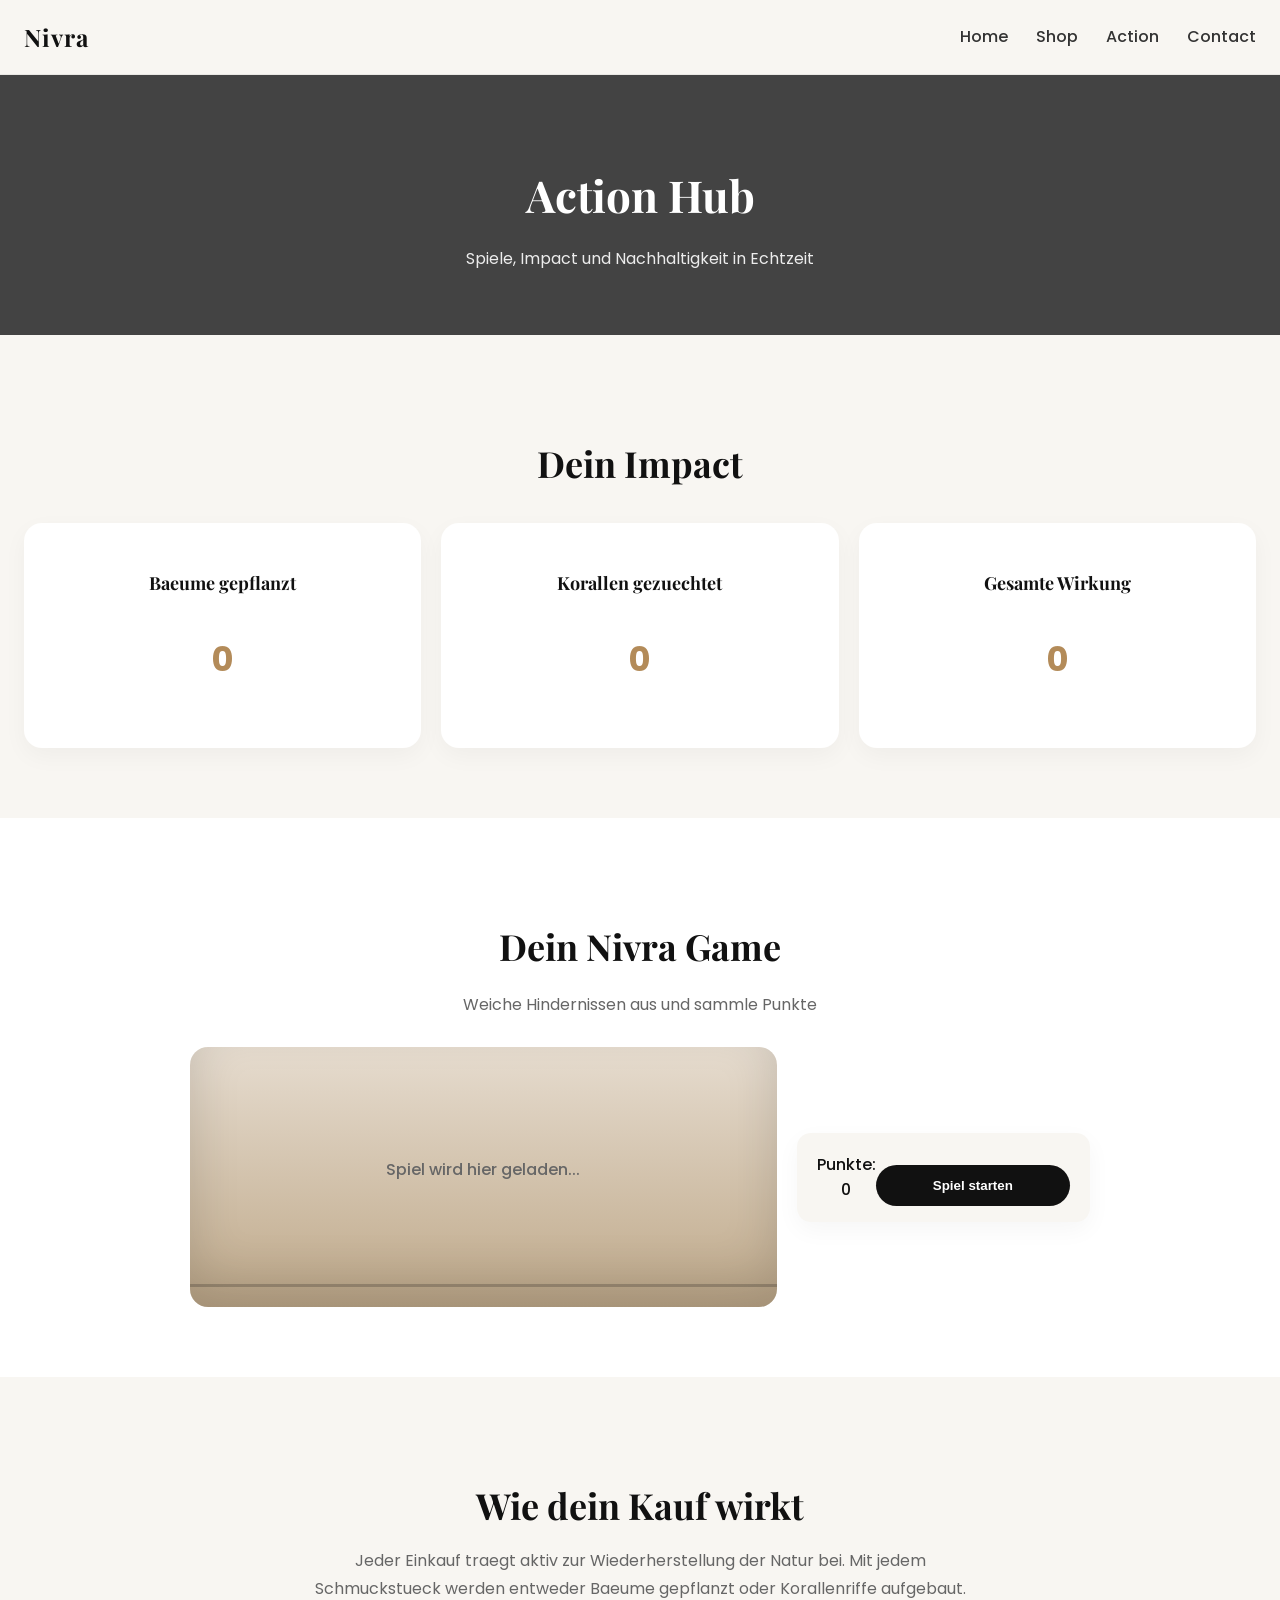
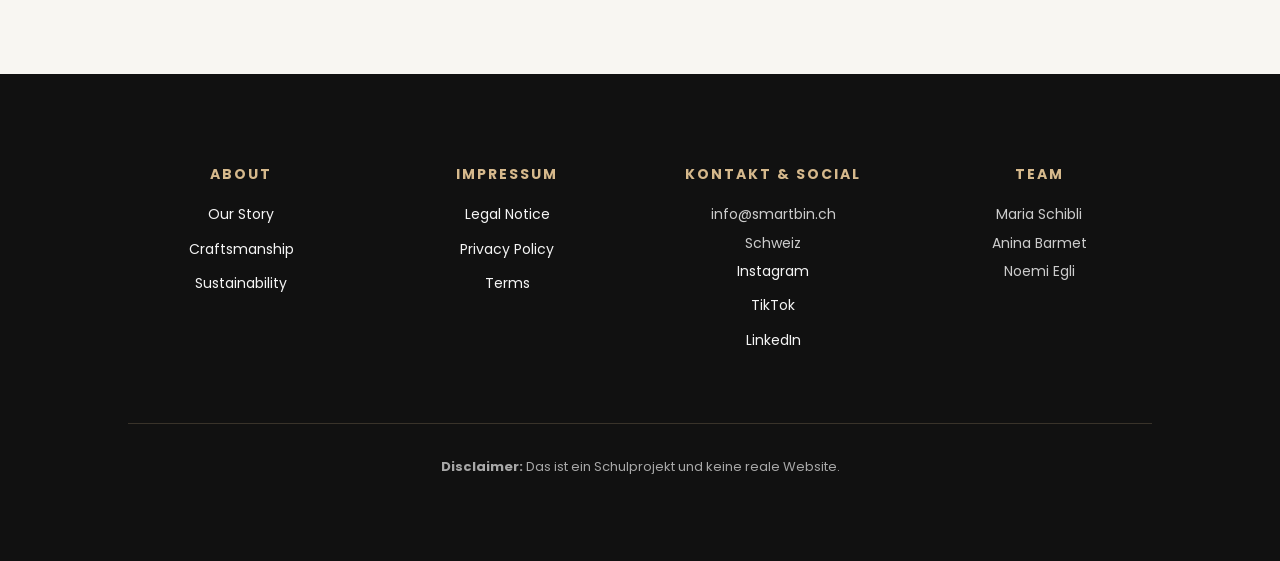
==== action.html @ fa36b4f3 "Update action.html" ====
<!doctype html>
<html lang="de">
  <head>
    <meta charset="UTF-8" />
    <meta name="viewport" content="width=device-width, initial-scale=1.0" />
    <title>Nivra – Action</title>
    <link rel="stylesheet" href="style.css" />

    <link rel="preconnect" href="https://fonts.googleapis.com">
    <link rel="preconnect" href="https://fonts.gstatic.com" crossorigin>
    <link href="https://fonts.googleapis.com/css2?family=Playfair+Display:wght@500;600;700&family=Poppins:wght@300;400;500;600&display=swap" rel="stylesheet">
  </head>

  <body>

    <header class="header">
  <div class="logo">Nivra</div>

  <button class="hamburger" id="hamburger">
    ☰
  </button>

  <nav class="nav" id="nav">
    <a href="index.html">Home</a>
    <a href="shop.html">Shop</a>
    <a href="action.html">Action</a>
    <a href="contact.html">Contact</a>
  </nav>
</header>

    <!-- HERO -->
    <section class="hero-small">
      <div class="hero-content">
        <h1>Action Hub</h1>
        <p>Spiele, Impact und Nachhaltigkeit in Echtzeit</p>
      </div>
    </section>

    <!-- IMPACT TRACKER -->
    <section class="impact">
      <h2>Dein Impact</h2>

      <div class="impact-grid">

        <div class="impact-card">
          <h3>Baeume gepflanzt</h3>
          <p class="impact-number" id="treeCount">0</p>
        </div>

        <div class="impact-card">
          <h3>Korallen gezuechtet</h3>
          <p class="impact-number" id="coralCount">0</p>
        </div>

        <div class="impact-card">
          <h3>Gesamte Wirkung</h3>
          <p class="impact-number" id="totalImpact">0</p>
        </div>

      </div>
    </section>

    <!-- DINO GAME -->
    <section class="game">
      <h2>Dein Nivra Game</h2>
      <p>Weiche Hindernissen aus und sammle Punkte</p>
      
<div class="game-container">
  <div id="gameArea" class="game-area">
    <p class="game-placeholder">Spiel wird hier geladen...</p>
  </div>
  <div class="game-info">
    <p>Punkte: <span id="score">0</span></p>
    <button class="btn-dark" id="startGame">Spiel starten</button>
  </div>
</div>
    </section>

    <!-- INFO SECTION -->
    <section class="action-info">
      <h2>Wie dein Kauf wirkt</h2>
      <p>
        Jeder Einkauf traegt aktiv zur Wiederherstellung der Natur bei.
        Mit jedem Schmuckstueck werden entweder Baeume gepflanzt oder Korallenriffe aufgebaut.
      </p>
    </section>

    <!-- FOOTER -->
<footer class="footer">

  <div class="footer-col">
    <h4>About</h4>
    <a href="#">Our Story</a>
    <a href="#">Craftsmanship</a>
    <a href="#">Sustainability</a>
  </div>

  <div class="footer-col">
    <h4>Impressum</h4>
    <a href="#">Legal Notice</a>
    <a href="#">Privacy Policy</a>
    <a href="#">Terms</a>
  </div>

  <div class="footer-col">
    <h4>Kontakt & Social</h4>
    <p>info@smartbin.ch</p>
    <p>Schweiz</p>
    <a href="#">Instagram</a>
    <a href="#">TikTok</a>
    <a href="#">LinkedIn</a>
  </div>

  <div class="footer-col">
    <h4>Team</h4>
    <p>Maria Schibli</p>
    <p>Anina Barmet</p>
    <p>Noemi Egli</p>
  </div>

  <div class="footer-bottom">
    <p><strong>Disclaimer:</strong> Das ist ein Schulprojekt und keine reale Website.</p>
  </div>

</footer>

    <script src="script.js"></script>
  </body>
</html>
---- style.css ----
body {
  margin: 0;
  font-family: "Poppins", sans-serif;
  color: #1a1a1a;
  background: #f8f6f2;
  line-height: 1.6;
}


/* HEADER & NAVIGATION, Logo, Menü und mobiler Hamburger */

.header {
  display: flex;
  justify-content: space-between;
  align-items: center;
  padding: 18px 24px;
  border-bottom: 1px solid rgba(0, 0, 0, 0.06);
  background: #f8f6f2;
  position: sticky; /* Header bleibt beim Scrollen oben */
  top: 0;
  z-index: 100;
}

.logo {
  font-size: 24px;
  font-weight: 700;
  letter-spacing: 1px;
  color: #111;
  font-family: "Playfair Display", serif;
}

.nav a {
  margin-left: 24px;
  text-decoration: none;
  color: #333;
  font-weight: 500;
  transition: color 0.3s ease;
}

.nav a:hover {
  color: #b38b59;
}

.hamburger {
  display: none; /* Wird erst auf kleinen Bildschirmen angezeigt */
  font-size: 28px;
  background: none;
  border: none;
  cursor: pointer;
}


/* HERO STARTSEITE, Grosser Startbereich auf index.html */

.hero {
  height: 420px;
  background: linear-gradient(
      rgba(0, 0, 0, 0.45),
      rgba(0, 0, 0, 0.45)
    ),
    #7a7a7a;
  display: flex;
  justify-content: center;
  align-items: center;
  text-align: center;
  color: white;
  padding: 0 20px;
}

.hero-content {
  max-width: 700px;
}

.hero h1 {
  font-size: 52px;
  font-family: "Playfair Display", serif;
  font-weight: 600;
  margin-bottom: 12px;
}

.hero p {
  font-size: 18px;
  opacity: 0.92;
}


/* KLEINER HERO, für Unterseiten wie Contact und Action
 */

.hero-small {
  height: 260px;
  background: linear-gradient(
      rgba(0, 0, 0, 0.45),
      rgba(0, 0, 0, 0.45)
    ),
    #7a7a7a;
  display: flex;
  justify-content: center;
  align-items: center;
  text-align: center;
  color: white;
  padding: 0 20px;
}

.hero-small h1 {
  font-size: 44px;
  font-family: "Playfair Display", serif;
  margin-bottom: 10px;
}

.hero-small p {
  font-size: 16px;
  opacity: 0.9;
}


/* BUTTONS - Wiederverwendbare Button-Styles */

.btn-primary {
  margin-top: 22px;
  padding: 14px 34px;
  border: none;
  background: #b38b59;
  color: white;
  border-radius: 999px;
  cursor: pointer;
  font-weight: 600;
  transition: all 0.3s ease;
}

.btn-primary:hover {
  background: #9c7445;
  transform: translateY(-2px);
}

.btn-dark {
  margin-top: 16px;
  width: 100%;
  padding: 13px;
  background: #111;
  color: white;
  border: none;
  border-radius: 999px;
  cursor: pointer;
  font-weight: 600;
  transition: all 0.3s ease;
}

.btn-dark:hover {
  background: #b38b59;
}


/*  FEATURES Karten auf der Startseite*/

.features {
  padding: 70px 24px;
  display: grid;
  grid-template-columns: repeat(auto-fit, minmax(230px, 1fr)); /* Automatisch responsive */
  gap: 20px;
}

.feature-card {
  background: white;
  padding: 28px;
  border-radius: 18px;
  box-shadow: 0 8px 24px rgba(0, 0, 0, 0.04);
  transition: transform 0.3s ease;
}

.feature-card:hover {
  transform: translateY(-4px);
}

.feature-card h3 {
  font-family: "Playfair Display", serif;
  margin-bottom: 12px;
  color: #111;
}

.feature-card p {
  color: #666;
}


/* PRODUCTS - Produktbereich auf Startseite und Shop */

.products {
  padding: 70px 24px;
  padding-top: 40px; /* Ursprüngliche Shop-Erweiterung bleibt erhalten */
}

.section-header {
  display: flex;
  justify-content: space-between;
  align-items: baseline;
}

.section-header h2 {
  font-family: "Playfair Display", serif;
  font-size: 36px;
  color: #111;
}

.view-all {
  text-decoration: none;
  color: #b38b59;
  font-weight: 600;
  transition: opacity 0.3s ease;
}

.view-all:hover {
  opacity: 0.7;
}

.product-grid {
  margin-top: 28px;
  display: grid;
  grid-template-columns: repeat(auto-fit, minmax(210px, 1fr)); /* Produktkarten passen sich der Breite an */
  gap: 22px;
}

.product-card {
  background: white;
  padding: 20px;
  border-radius: 18px;
  box-shadow: 0 8px 24px rgba(0, 0, 0, 0.04);
  transition: all 0.3s ease;
}

.product-card:hover {
  transform: translateY(-5px);
}

.product-card h4 {
  margin-top: 18px;
  margin-bottom: 8px;
  font-size: 18px;
}

.product-card p {
  color: #666;
}

.product-card .price {
  font-weight: 600;
  color: #111;
  margin-bottom: 6px;
}

.product-card .desc {
  font-size: 13px;
  color: #777;
  margin-bottom: 10px;
  line-height: 1.4;
}

.img-placeholder {
  width: 100%;
  height: 220px;
  background: linear-gradient(135deg, #d9d2c3, #bfa98a);
  border-radius: 14px;
}


/* STORY SECTION Bild/Text-Bereich auf der Startseite */

.story {
  padding: 80px 24px;
  display: grid;
  grid-template-columns: 1fr; /* Auf kleinen Bildschirmen einspaltig */
  gap: 30px;
  align-items: center;
}

.story-img {
  height: 320px;
  background: linear-gradient(135deg, #cbb79d, #9d8669);
  border-radius: 20px;
}

.story-text h5 {
  letter-spacing: 2px;
  font-size: 12px;
  color: #b38b59;
  margin-bottom: 12px;
}

.story-text h2 {
  font-family: "Playfair Display", serif;
  font-size: 42px;
  margin-bottom: 18px;
  color: #111;
}

.story-text p {
  line-height: 1.8;
  color: #555;
}

.learn-more {
  display: inline-block;
  margin-top: 16px;
  text-decoration: none;
  color: #b38b59;
  font-weight: 600;
  transition: opacity 0.3s ease;
}

.learn-more:hover {
  opacity: 0.7;
}


/* CONTACT FORM Kontaktformular und Formularfelder */

.contact {
  padding: 70px 24px;
  padding-top: 40px; /* Ursprünglicher Contact-Feinschliff bleibt erhalten */
  text-align: center;
  background: #f8f6f2;
}

.contact h2 {
  font-family: "Playfair Display", serif;
  font-size: 38px;
  margin-bottom: 10px;
  color: #111;
}

.contact p {
  color: #666;
}

.contact-form {
  margin: 30px auto 0;
  max-width: 420px;
  display: flex;
  flex-direction: column;
  text-align: left;
  background: white;
  padding: 30px;
  border-radius: 18px;
  box-shadow: 0 8px 24px rgba(0, 0, 0, 0.04);
}

.contact-form label {
  margin-bottom: 6px;
  font-weight: 500;
}

.contact-form input,
.contact-form textarea {
  width: 100%;
  padding: 14px;
  border-radius: 12px;
  border: 1px solid #ddd;
  margin-bottom: 16px;
  background: white;
  font-family: inherit;
  transition: border 0.3s ease;
  box-sizing: border-box; /* Padding wird in die Breite eingerechnet */
}

.contact-form input:focus,
.contact-form textarea:focus {
  outline: none;
  border-color: #b38b59;
}


/* FORM VALIDATION - Fehler- und Erfolgszustände für Formularfelder */

.error {
  color: #b00020;
  font-size: 13px;
  margin-top: -10px;
  margin-bottom: 12px;
  display: block;
}

.contact-form input.invalid,
.contact-form textarea.invalid {
  border: 2px solid #b00020;
  background: #fff5f5;
}

.contact-form input.valid,
.contact-form textarea.valid {
  border: 2px solid #3c8c5a;
}


/*  CONTACT INFO - Infokarten auf der Kontaktseite */

.contact-info {
  padding: 60px 24px;
  display: grid;
  grid-template-columns: repeat(auto-fit, minmax(220px, 1fr)); /* Karten werden automatisch responsive */
  gap: 20px;
  text-align: center;
}

.info-card {
  background: white;
  padding: 28px;
  border-radius: 18px;
  box-shadow: 0 8px 24px rgba(0, 0, 0, 0.04);
  transition: transform 0.3s ease;
}

.info-card:hover {
  transform: translateY(-4px);
}

.info-card h3 {
  font-family: "Playfair Display", serif;
  margin-bottom: 10px;
  color: #111;
}

.info-card p {
  color: #666;
}


/* FAQ - Fragen und Antworten auf der Kontaktseite
*/

.faq {
  padding: 70px 24px;
  background: white;
  text-align: center;
}

.faq h2 {
  font-family: "Playfair Display", serif;
  font-size: 36px;
  margin-bottom: 30px;
  color: #111;
}

.faq-item {
  max-width: 700px;
  margin: 0 auto 18px;
  background: #f8f6f2;
  padding: 18px 22px;
  border-radius: 14px;
  text-align: left;
  transition: transform 0.3s ease;
}

.faq-item:hover {
  transform: translateY(-3px);
}

.faq-item h4 {
  margin-bottom: 6px;
  font-family: "Poppins", sans-serif;
  font-weight: 600;
  color: #111;
}

.faq-item p {
  color: #666;
  margin: 0;
}


/*  SHOP HERO Titelbereich der Shop-Seite */

.shop-hero {
  padding: 80px 24px 40px;
  text-align: center;
  background: #f8f6f2;
}

.shop-hero h1 {
  font-family: "Playfair Display", serif;
  font-size: 44px;
  margin-bottom: 10px;
  color: #111;
}

.shop-hero p {
  color: #666;
  font-size: 16px;
}


/* SHOP FILTER  Filterbuttons auf der Shop-Seite */

.shop-filter {
  padding: 20px 24px 40px;
  display: flex;
  flex-wrap: wrap; /* Buttons springen auf die nächste Zeile, wenn wenig Platz ist */
  justify-content: center;
  gap: 12px;
}

.filter-btn {
  padding: 10px 18px;
  border: 1px solid #ddd;
  background: white;
  border-radius: 999px;
  cursor: pointer;
  font-family: "Poppins", sans-serif;
  font-weight: 500;
  transition: all 0.3s ease;
}

.filter-btn:hover {
  background: #b38b59;
  color: white;
  border-color: #b38b59;
}


/* SHOP INFO BOXEn - Nachhaltigkeit, Impact und Handmade
 */

.shop-info {
  padding: 70px 24px;
  display: grid;
  grid-template-columns: repeat(auto-fit, minmax(220px, 1fr)); /* Responsive Boxen */
  gap: 20px;
  text-align: center;
}

.info-box {
  background: white;
  padding: 28px;
  border-radius: 18px;
  box-shadow: 0 8px 24px rgba(0, 0, 0, 0.04);
  transition: transform 0.3s ease;
}

.info-box:hover {
  transform: translateY(-4px);
}

.info-box h3 {
  font-family: "Poppins", sans-serif;
  margin-bottom: 10px;
  color: #111;
}

.info-box p {
  color: #666;
}


/* ACTION PAGE Impact-Anzeige */

.impact {
  padding: 70px 24px;
  text-align: center;
  background: #f8f6f2;
}

.impact h2 {
  font-family: "Playfair Display", serif;
  font-size: 36px;
  margin-bottom: 30px;
  color: #111;
}

.impact-grid {
  display: grid;
  grid-template-columns: repeat(auto-fit, minmax(220px, 1fr)); /* Impact-Karten responsive */
  gap: 20px;
}

.impact-card {
  background: white;
  padding: 28px;
  border-radius: 18px;
  box-shadow: 0 8px 24px rgba(0, 0, 0, 0.04);
  transition: transform 0.3s ease;
}

.impact-card:hover {
  transform: translateY(-4px);
}

.impact-card h3 {
  font-family: "Playfair Display", serif;
  font-size: 18px;
  margin-bottom: 10px;
  color: #111;
}

.impact-number {
  font-size: 34px;
  font-weight: 700;
  color: #b38b59;
}


/* GAME SECTION Spielfläche und Punkteanzeige */

.game {
  padding: 70px 24px;
  text-align: center;
  background: white;
}

.game h2 {
  font-family: "Playfair Display", serif;
  font-size: 36px;
  margin-bottom: 10px;
  color: #111;
}

.game p {
  color: #666;
  margin-bottom: 30px;
}

.game-container {
  display: grid;
  grid-template-columns: 1fr; /* Standard: einspaltig */
  gap: 20px;
  max-width: 900px;
  margin: 0 auto;
}

.game-area {
  position: relative; /* Wichtig: Dino und Hindernisse werden darin absolut positioniert */
  height: 260px;
  background: linear-gradient(to top, #bfa98a, #e6dccf);
  border-radius: 18px;
  overflow: hidden;
  display: flex;
  align-items: center;
  justify-content: center;
  box-shadow: inset 0 -25px 50px rgba(0, 0, 0, 0.15);
}

/* Bodenlinie im Spiel */
.game-area::after {
  content: "";
  position: absolute;
  bottom: 20px;
  left: 0;
  width: 100%;
  height: 3px;
  background: rgba(0, 0, 0, 0.2);
}

.game-placeholder {
  color: rgba(0, 0, 0, 0.5);
  font-weight: 500;
}

/* Dino wird per JavaScript erstellt */
.dino {
  position: absolute;
  bottom: 20px;
  left: 40px;
  font-size: 38px;
  transition: transform 0.08s linear;
  filter: drop-shadow(0 4px 6px rgba(0, 0, 0, 0.2));
}

/* Hindernisse werden per JavaScript erstellt */
.obstacle {
  position: absolute;
  bottom: 20px;
  font-size: 30px;
  filter: drop-shadow(0 4px 6px rgba(0, 0, 0, 0.15));
}

.game-info {
  display: flex;
  justify-content: space-between;
  align-items: center;
  background: #f8f6f2;
  padding: 16px 20px;
  border-radius: 14px;
  box-shadow: 0 8px 24px rgba(0, 0, 0, 0.04);
  backdrop-filter: blur(6px);
}

.game-info p {
  margin: 0;
  color: #111;
  font-weight: 500;
}


/*  ACTION INFO  Erklärung unter dem Game */

.action-info {
  padding: 70px 24px;
  text-align: center;
  background: #f8f6f2;
}

.action-info h2 {
  font-family: "Playfair Display", serif;
  font-size: 36px;
  margin-bottom: 12px;
  color: #111;
}

.action-info p {
  max-width: 700px;
  margin: 0 auto;
  color: #666;
  line-height: 1.8;
}


/*  THANK YOU PAGE  Danke-Seite nach Kontaktformular */

.thankyou-page {
  min-height: 100vh;
  display: flex;
  justify-content: center;
  align-items: center; /* Box wird vertikal und horizontal zentriert */
  background: #f8f6f2;
  padding: 20px;
}

.thankyou-box {
  background: white;
  padding: 50px;
  border-radius: 20px;
  text-align: center;
  max-width: 500px;
  box-shadow: 0 8px 24px rgba(0, 0, 0, 0.08);
}

.thankyou-box h1 {
  font-family: "Playfair Display", serif;
  font-size: 48px;
  margin-bottom: 15px;
  color: #111;
}

.thankyou-box p {
  color: #666;
  margin-bottom: 30px;
}


/*   FOOTER  Unterer Bereich der Website  */

/* FOOTER */

.footer {
  background: #111111;
  color: #f5f5f5;
  padding: 70px 10%;
  display: grid;
  grid-template-columns: repeat(4, 1fr);
  gap: 40px;
}

.footer-col {
  text-align: center;
}

.footer-col h4 {
  font-size: 14px;
  letter-spacing: 2px;
  text-transform: uppercase;
  margin-bottom: 18px;
  color: #d6b98c;
}

.footer-col a {
  display: block;
  color: #f5f5f5;
  text-decoration: none;
  font-size: 14px;
  margin-bottom: 12px;
  transition: color 0.3s ease;
}

.footer-col a:hover {
  color: #d6b98c;
}

.footer-col p {
  font-size: 14px;
  margin: 6px 0;
  color: #cccccc;
}

.footer-bottom {
  grid-column: 1 / -1;
  border-top: 1px solid rgba(214, 185, 140, 0.2);
  margin-top: 20px;
  padding-top: 20px;
  text-align: center;
  font-size: 13px;
  color: #a8a8a8;
}


/*  RESPONSIVE DESIGN  Anpassungen für grössere und kleinere Bildschirme */

@media (min-width: 900px) {
  .story {
    grid-template-columns: 1fr 1fr; /* Story wird ab 900px zweispaltig */
  }

  .game-container {
    grid-template-columns: 2fr 1fr; /* Game links breiter, Info rechts schmaler */
    align-items: center;
  }
}

@media (max-width: 768px) {
  .hero {
    height: 360px;
  }

  .hero h1 {
    font-size: 38px;
  }

  .hero p {
    font-size: 16px;
  }

  .section-header {
    flex-direction: column;
    gap: 10px;
  }

  .section-header h2,
  .story-text h2,
  .contact h2 {
    font-size: 30px;
  }

  .header {
    position: relative;
  }

  .hamburger {
    display: block;
  }

  .nav {
    display: none;
    position: absolute;
    top: 70px;
    right: 20px;
    background: white;
    flex-direction: column;
    gap: 20px;
    padding: 20px;
    border-radius: 12px;
    box-shadow: 0 8px 20px rgba(0, 0, 0, 0.15);
  }

  .nav.active {
    display: flex; /* Wird durch JavaScript beim Klick auf Hamburger aktiviert */
  }

  .nav a {
    margin-left: 14px;
    font-size: 14px;
  }
}

@media (max-width: 600px) {
  .footer {
    padding: 50px 6%;
    gap: 30px;
    text-align: center;
  }

  .footer-col a:hover {
    transform: none;
  }
}

@media (max-width: 480px) {
  .contact-form {
    max-width: 100%;
    padding: 22px;
  }
}
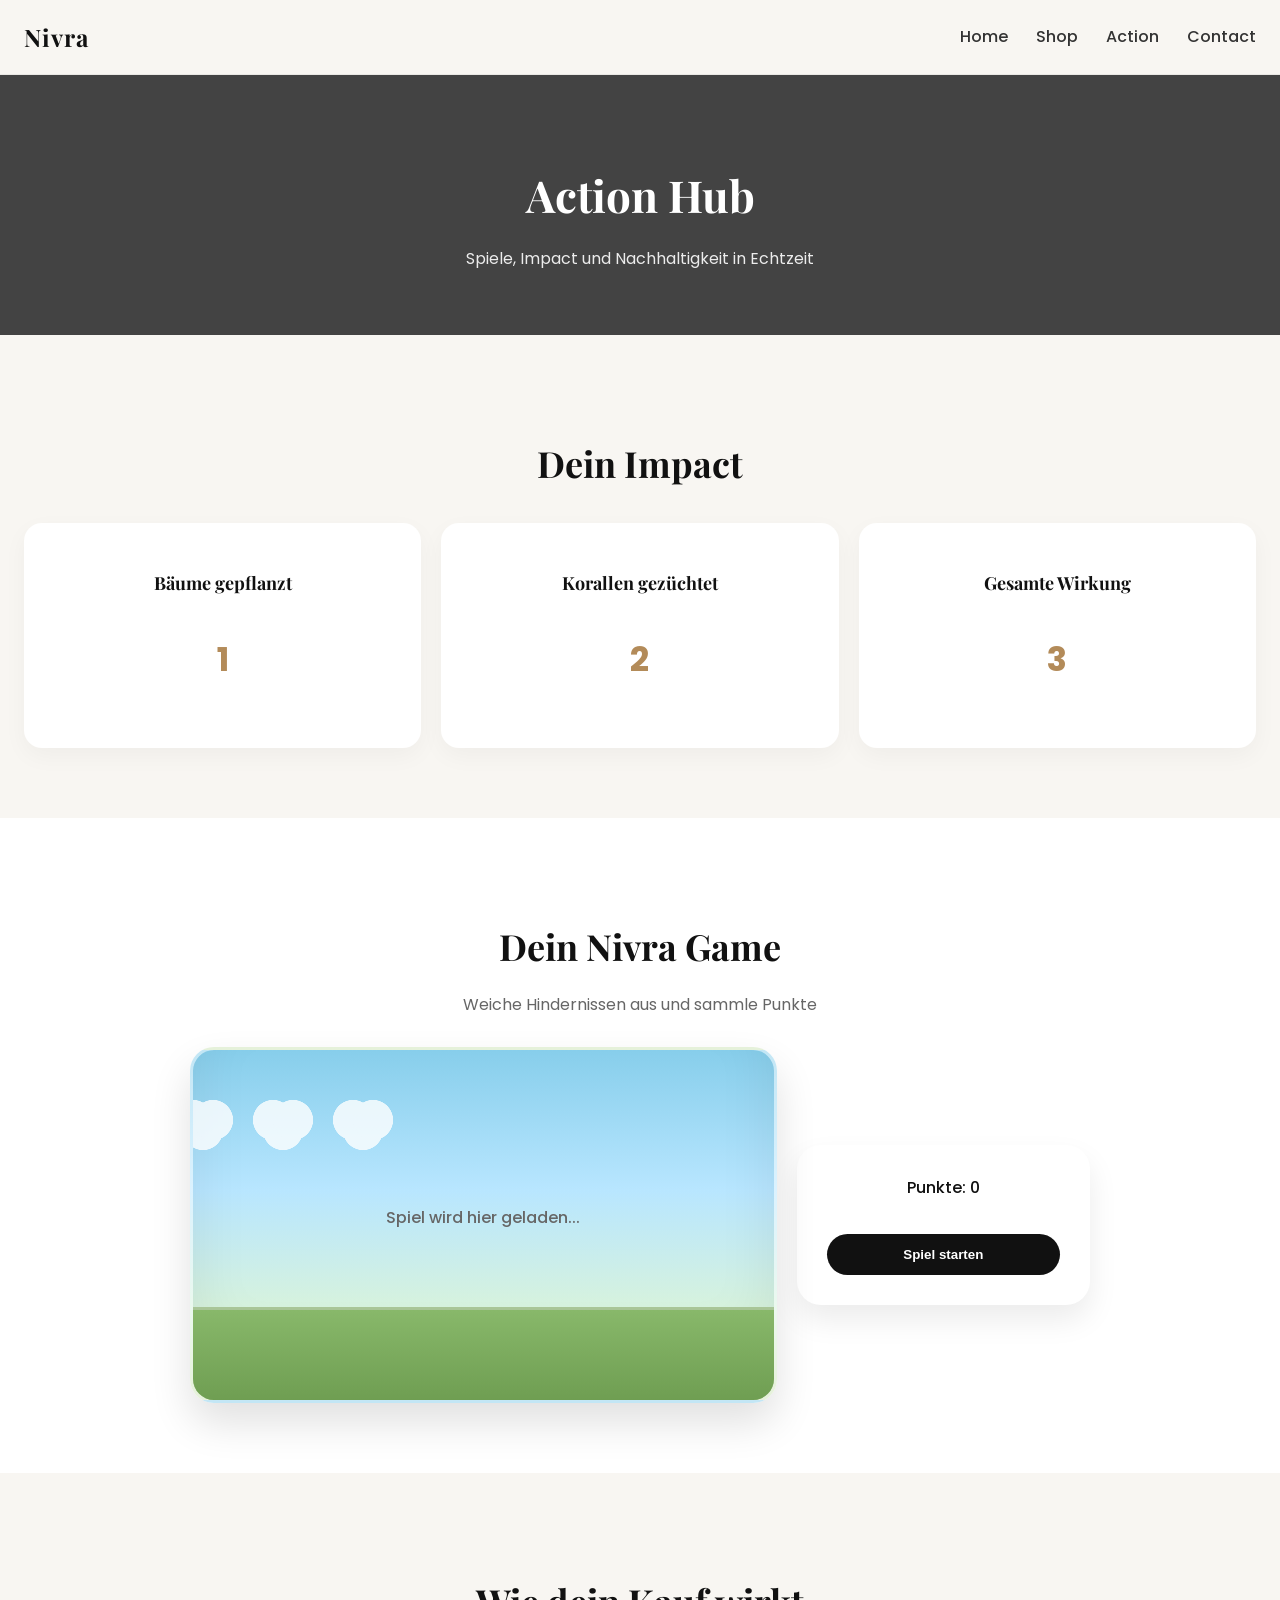
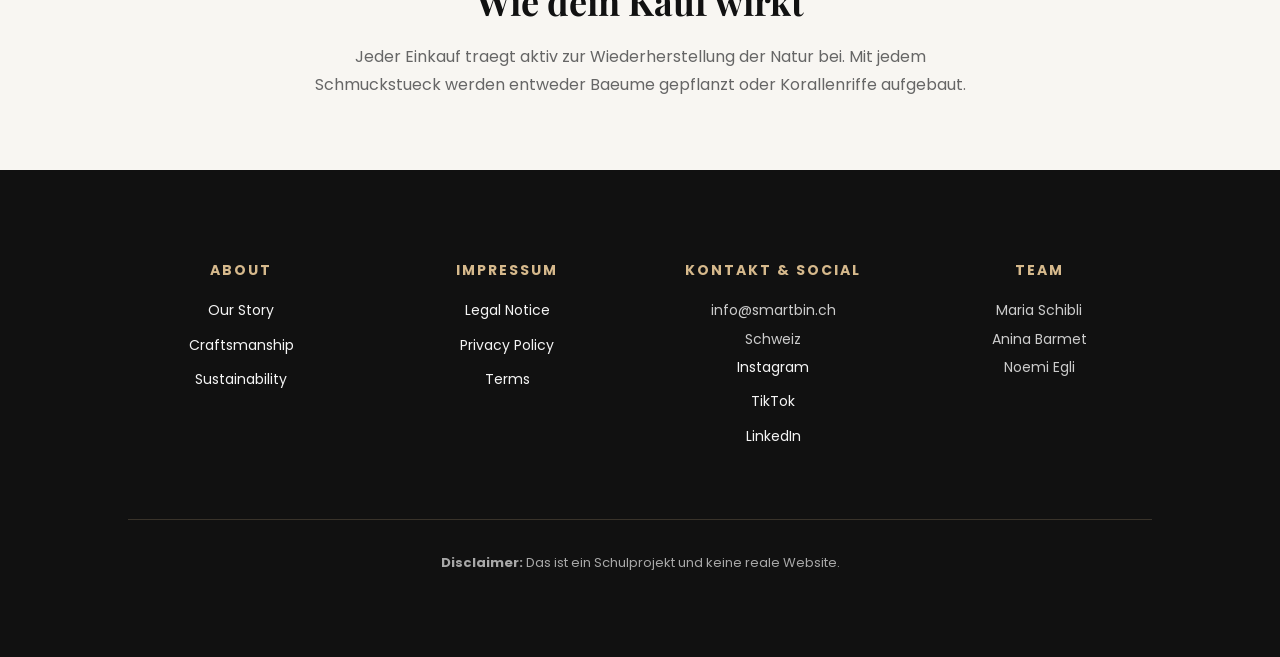
==== commit 46f85d81: "Update action.html" ====
--- a/action.html
+++ b/action.html
@@ -43,18 +43,18 @@
       <div class="impact-grid">
 
         <div class="impact-card">
-          <h3>Baeume gepflanzt</h3>
-          <p class="impact-number" id="treeCount">0</p>
+          <h3>Bäume gepflanzt</h3>
+          <p class="impact-number" id="treeCount">1</p>
         </div>
 
         <div class="impact-card">
-          <h3>Korallen gezuechtet</h3>
-          <p class="impact-number" id="coralCount">0</p>
+          <h3>Korallen gezüchtet</h3>
+          <p class="impact-number" id="coralCount">2</p>
         </div>
 
         <div class="impact-card">
           <h3>Gesamte Wirkung</h3>
-          <p class="impact-number" id="totalImpact">0</p>
+          <p class="impact-number" id="totalImpact">3</p>
         </div>
 
       </div>
--- a/style.css
+++ b/style.css
@@ -54,11 +54,17 @@
 
 .hero {
   height: 420px;
-  background: linear-gradient(
+  background-image:
+    linear-gradient(
       rgba(0, 0, 0, 0.45),
       rgba(0, 0, 0, 0.45)
     ),
-    #7a7a7a;
+    url("alles.png");
+
+  background-size: cover;
+  background-position: center;
+  background-repeat: no-repeat;
+
   display: flex;
   justify-content: center;
   align-items: center;
@@ -625,27 +631,74 @@
   margin: 0 auto;
 }
 
+.game-area::before {
+  content: "";
+
+  position: absolute;
+  top: 30px;
+  left: -100px;
+
+  width: 300px;
+  height: 80px;
+
+  background:
+    radial-gradient(circle, white 35%, transparent 36%),
+    radial-gradient(circle, white 35%, transparent 36%),
+    radial-gradient(circle, white 35%, transparent 36%);
+
+  background-size: 80px 80px;
+  background-position:
+    0 0,
+    70px 10px,
+    140px 0;
+
+  opacity: 0.8;
+} 
+
 .game-area {
-  position: relative; /* Wichtig: Dino und Hindernisse werden darin absolut positioniert */
-  height: 260px;
-  background: linear-gradient(to top, #bfa98a, #e6dccf);
-  border-radius: 18px;
+  position: relative;
+  height: 350px;
   overflow: hidden;
+
+  border-radius: 24px;
+
+  background:
+    linear-gradient(
+      to bottom,
+      #87ceeb 0%,
+      #b8e6ff 40%,
+      #d8f3dc 75%,
+      #cce3b5 100%
+    );
+
   display: flex;
+  justify-content: center;
   align-items: center;
-  justify-content: center;
-  box-shadow: inset 0 -25px 50px rgba(0, 0, 0, 0.15);
-}
-
-/* Bodenlinie im Spiel */
+
+  border: 3px solid rgba(255,255,255,0.5);
+
+  box-shadow:
+    0 20px 40px rgba(0,0,0,0.12),
+    inset 0 -50px 60px rgba(0,0,0,0.08);
+}
+
 .game-area::after {
   content: "";
   position: absolute;
-  bottom: 20px;
   left: 0;
+  bottom: 0;
+
   width: 100%;
-  height: 3px;
-  background: rgba(0, 0, 0, 0.2);
+  height: 90px;
+
+  background:
+    linear-gradient(
+      to top,
+      #6f9e52,
+      #88b86a
+    );
+
+  border-top: 3px solid rgba(255,255,255,0.4);
 }
 
 .game-placeholder {
@@ -656,30 +709,36 @@
 /* Dino wird per JavaScript erstellt */
 .dino {
   position: absolute;
-  bottom: 20px;
-  left: 40px;
-  font-size: 38px;
+  bottom: 85px;
+  left: 60px;
+  font-size: 55px;
+  z-index: 5;
   transition: transform 0.08s linear;
-  filter: drop-shadow(0 4px 6px rgba(0, 0, 0, 0.2));
+  filter:
+    drop-shadow(0 8px 10px rgba(0,0,0,0.25));
 }
 
 /* Hindernisse werden per JavaScript erstellt */
 .obstacle {
   position: absolute;
-  bottom: 20px;
-  font-size: 30px;
-  filter: drop-shadow(0 4px 6px rgba(0, 0, 0, 0.15));
+  bottom: 85px;
+  font-size: 42px;
+  z-index: 5;
+  filter:
+    drop-shadow(0 6px 8px rgba(0,0,0,0.2));
 }
 
 .game-info {
   display: flex;
-  justify-content: space-between;
+  flex-direction: column;
+  gap: 18px;
+  justify-content: center;
   align-items: center;
-  background: #f8f6f2;
-  padding: 16px 20px;
-  border-radius: 14px;
-  box-shadow: 0 8px 24px rgba(0, 0, 0, 0.04);
-  backdrop-filter: blur(6px);
+  background: white;
+  padding: 30px;
+  border-radius: 24px;
+  box-shadow:
+    0 15px 30px rgba(0,0,0,0.08);
 }
 
 .game-info p {
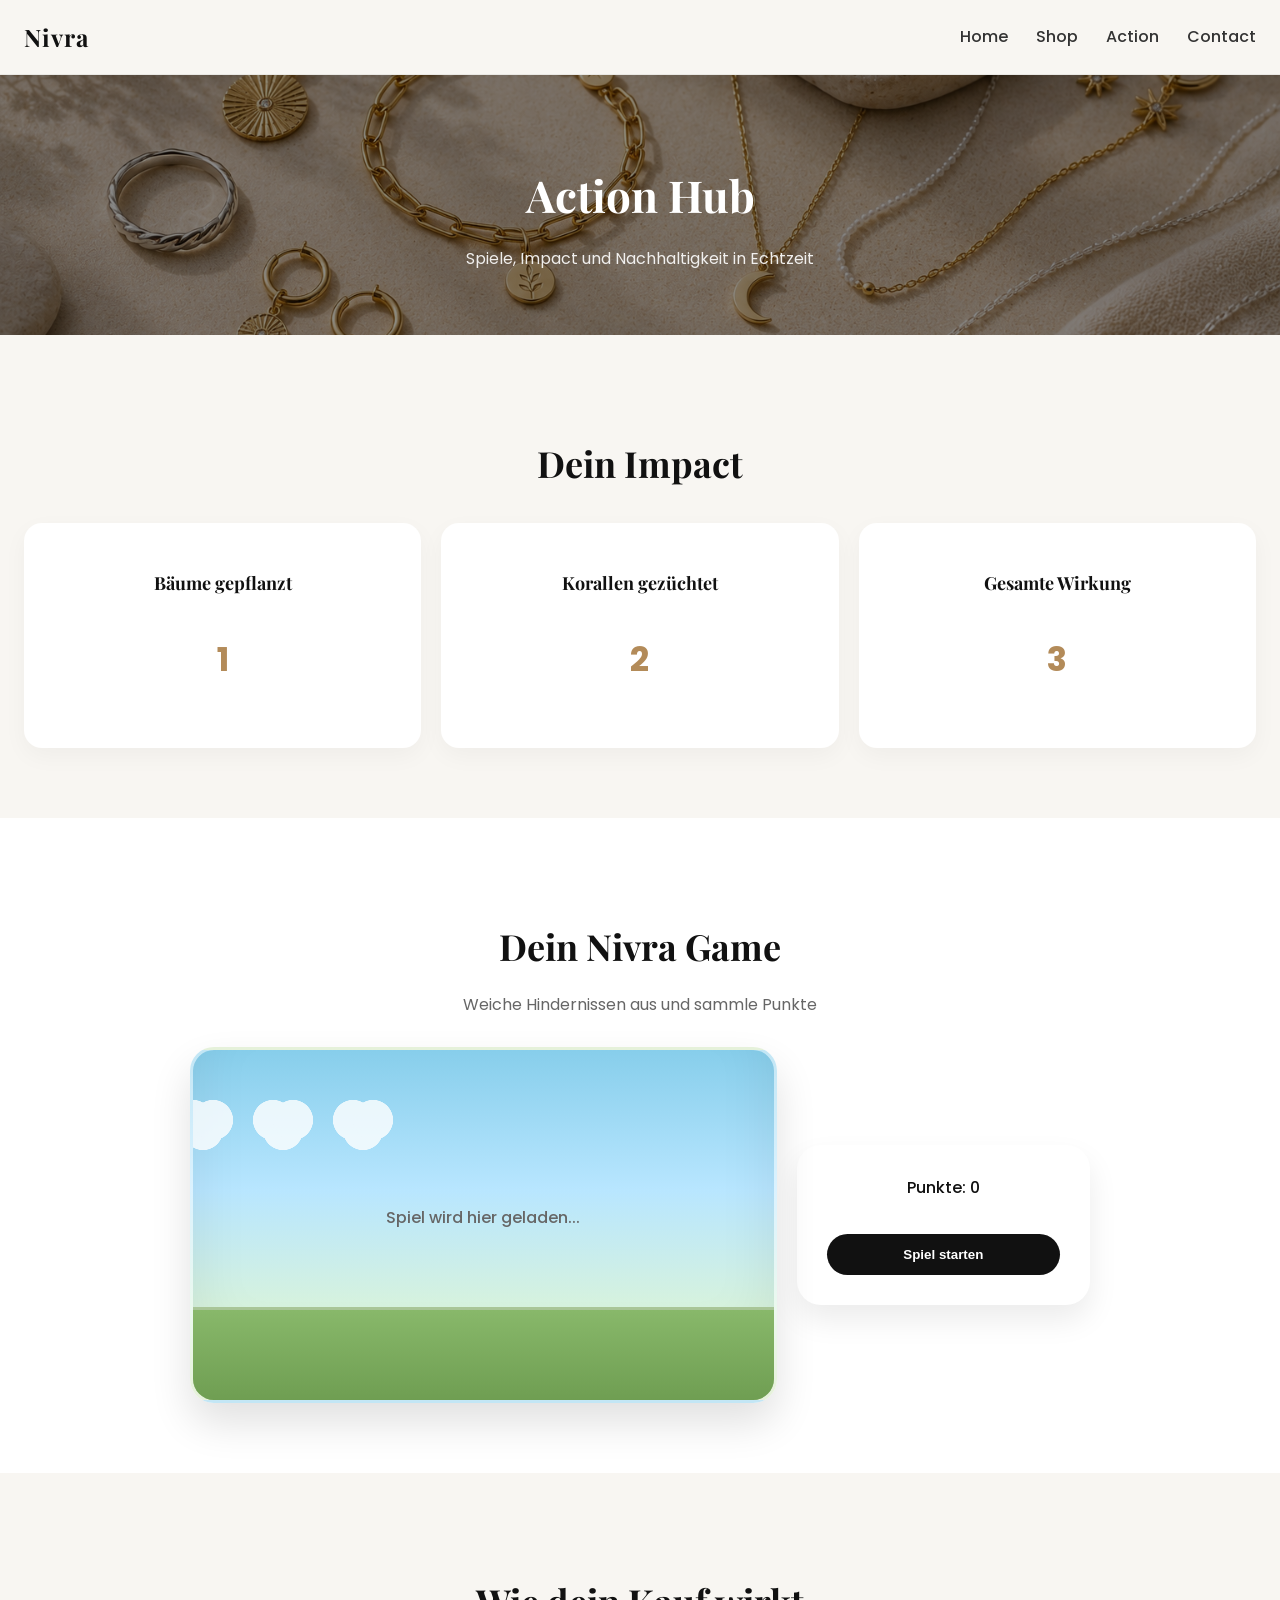
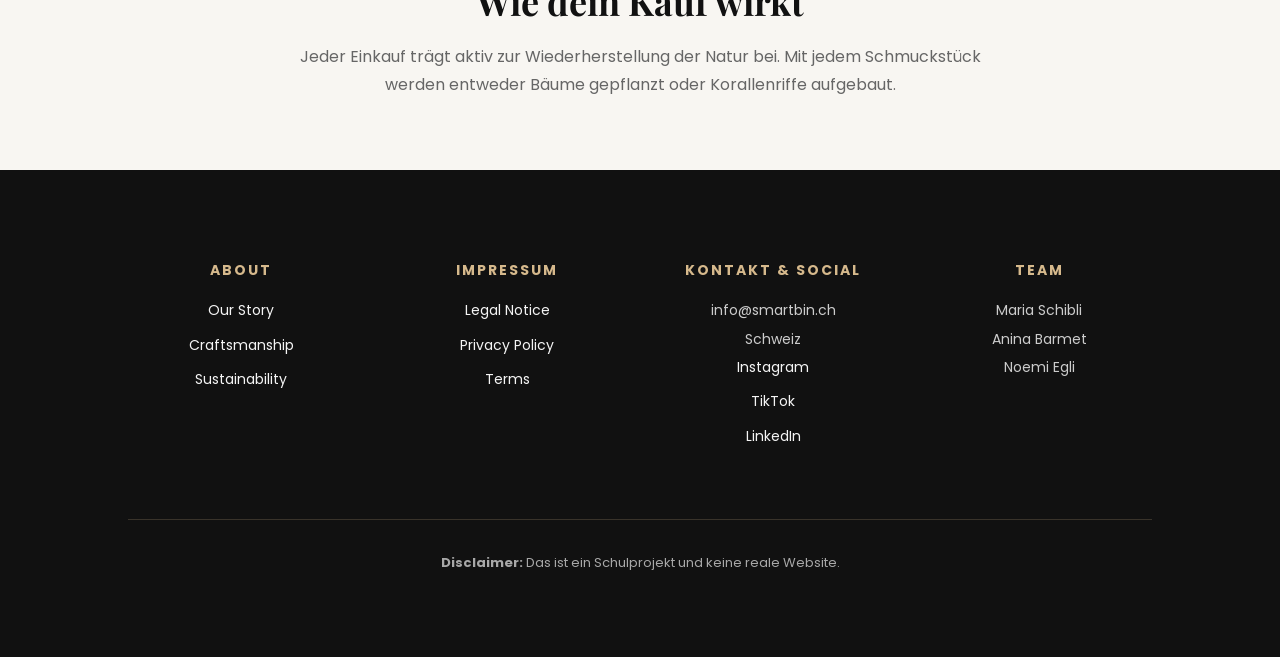
==== commit 8de7da73: "Update action.html" ====
--- a/action.html
+++ b/action.html
@@ -80,8 +80,8 @@
     <section class="action-info">
       <h2>Wie dein Kauf wirkt</h2>
       <p>
-        Jeder Einkauf traegt aktiv zur Wiederherstellung der Natur bei.
-        Mit jedem Schmuckstueck werden entweder Baeume gepflanzt oder Korallenriffe aufgebaut.
+        Jeder Einkauf trägt aktiv zur Wiederherstellung der Natur bei.
+        Mit jedem Schmuckstück werden entweder Bäume gepflanzt oder Korallenriffe aufgebaut.
       </p>
     </section>
 
--- a/style.css
+++ b/style.css
@@ -95,11 +95,17 @@
 
 .hero-small {
   height: 260px;
-  background: linear-gradient(
+  background-image:
+    linear-gradient(
       rgba(0, 0, 0, 0.45),
       rgba(0, 0, 0, 0.45)
     ),
-    #7a7a7a;
+    url("alles.png");
+
+  background-size: cover;
+  background-position: center;
+  background-repeat: no-repeat;
+
   display: flex;
   justify-content: center;
   align-items: center;
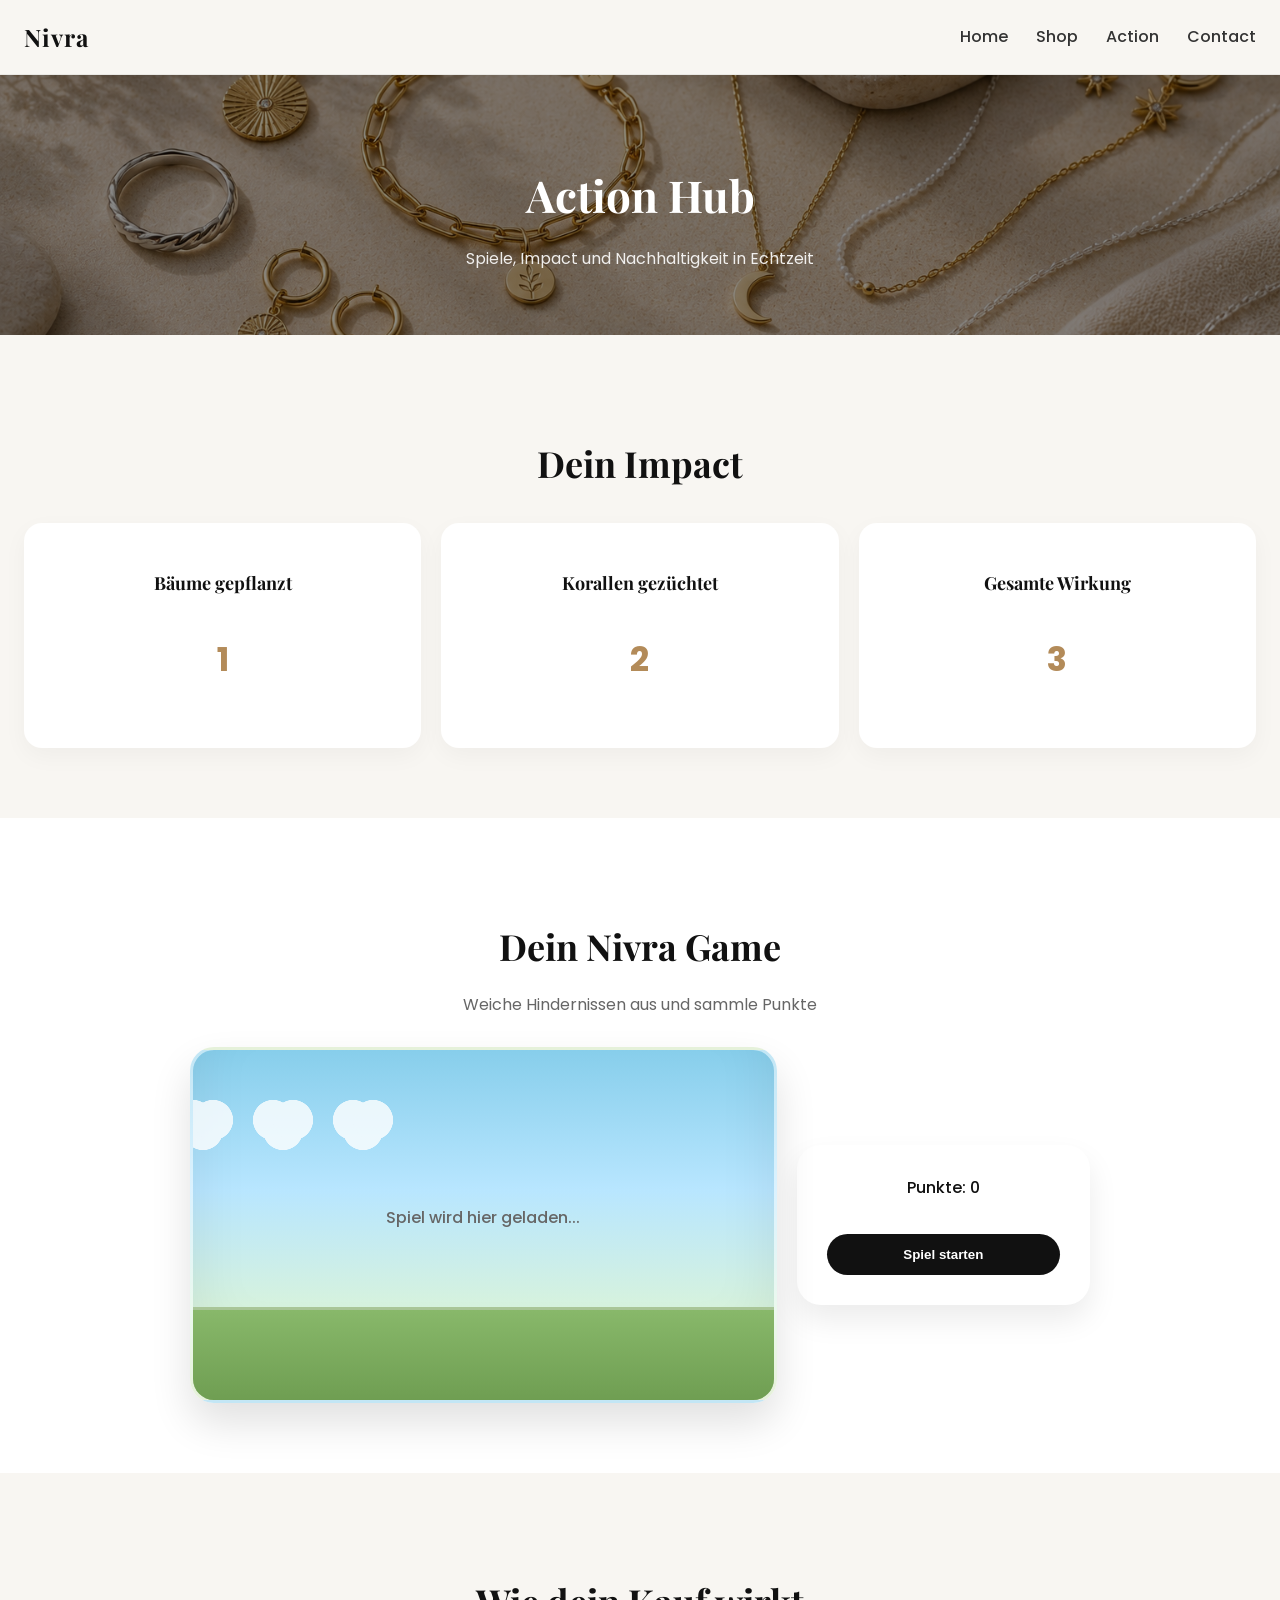
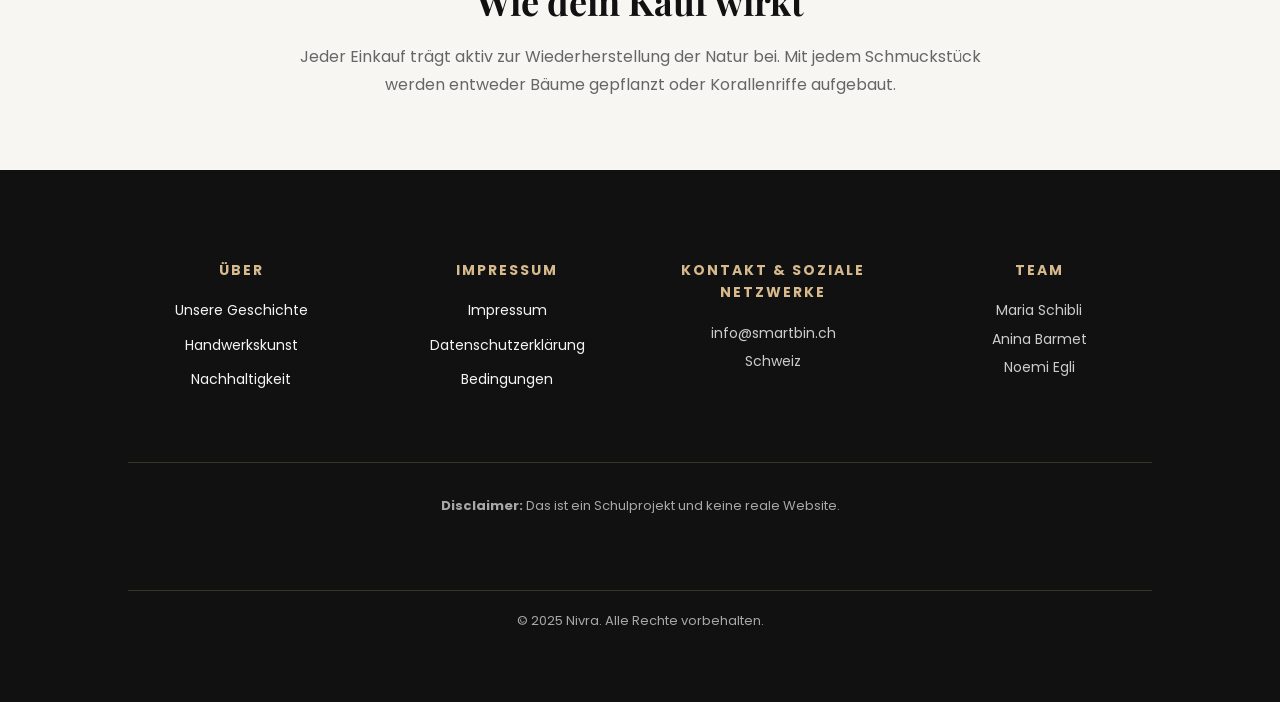
==== commit e1481555: "Update footer content to German language" ====
--- a/action.html
+++ b/action.html
@@ -89,26 +89,23 @@
 <footer class="footer">
 
   <div class="footer-col">
-    <h4>About</h4>
-    <a href="#">Our Story</a>
-    <a href="#">Craftsmanship</a>
-    <a href="#">Sustainability</a>
+    <h4>Über</h4>
+    <a href="#">Unsere Geschichte</a>
+    <a href="#">Handwerkskunst</a>
+    <a href="#">Nachhaltigkeit</a>
   </div>
 
   <div class="footer-col">
     <h4>Impressum</h4>
-    <a href="#">Legal Notice</a>
-    <a href="#">Privacy Policy</a>
-    <a href="#">Terms</a>
+    <a href="#">Impressum</a>
+    <a href="#">Datenschutzerklärung</a>
+    <a href="#">Bedingungen</a>
   </div>
 
   <div class="footer-col">
-    <h4>Kontakt & Social</h4>
+    <h4>Kontakt & Soziale Netzwerke</h4>
     <p>info@smartbin.ch</p>
     <p>Schweiz</p>
-    <a href="#">Instagram</a>
-    <a href="#">TikTok</a>
-    <a href="#">LinkedIn</a>
   </div>
 
   <div class="footer-col">
@@ -121,9 +118,8 @@
   <div class="footer-bottom">
     <p><strong>Disclaimer:</strong> Das ist ein Schulprojekt und keine reale Website.</p>
   </div>
-
+    <div class="footer-bottom">© 2025 Nivra. Alle Rechte vorbehalten.</div>
 </footer>
-
     <script src="script.js"></script>
   </body>
 </html>
--- a/style.css
+++ b/style.css
@@ -138,6 +138,7 @@
   cursor: pointer;
   font-weight: 600;
   transition: all 0.3s ease;
+  text-decoration: none;
 }
 
 .btn-primary:hover {
@@ -287,7 +288,10 @@
 
 .story-img {
   height: 320px;
-  background: linear-gradient(135deg, #cbb79d, #9d8669);
+  background-image: url("vorstellung.png");
+  background-size: cover;
+  background-position: center;
+  background-repeat: no-repeat;
   border-radius: 20px;
 }
 
@@ -810,11 +814,11 @@
 }
 
 
-/*   FOOTER  Unterer Bereich der Website  */
-
-/* FOOTER */
+/*   FOOTER  */
 
 .footer {
+  width: 100%;
+  box-sizing: border-box;
   background: #111111;
   color: #f5f5f5;
   padding: 70px 10%;
@@ -841,7 +845,6 @@
   text-decoration: none;
   font-size: 14px;
   margin-bottom: 12px;
-  transition: color 0.3s ease;
 }
 
 .footer-col a:hover {
@@ -931,19 +934,19 @@
     margin-left: 14px;
     font-size: 14px;
   }
-}
-
-@media (max-width: 600px) {
   .footer {
-    padding: 50px 6%;
-    gap: 30px;
+    grid-template-columns: 1fr;
+    width: 100%;
+    padding: 50px 24px;
+    gap: 32px;
     text-align: center;
   }
 
-  .footer-col a:hover {
-    transform: none;
-  }
-}
+  .footer-col {
+    width: 100%;
+  }
+}
+
 
 @media (max-width: 480px) {
   .contact-form {
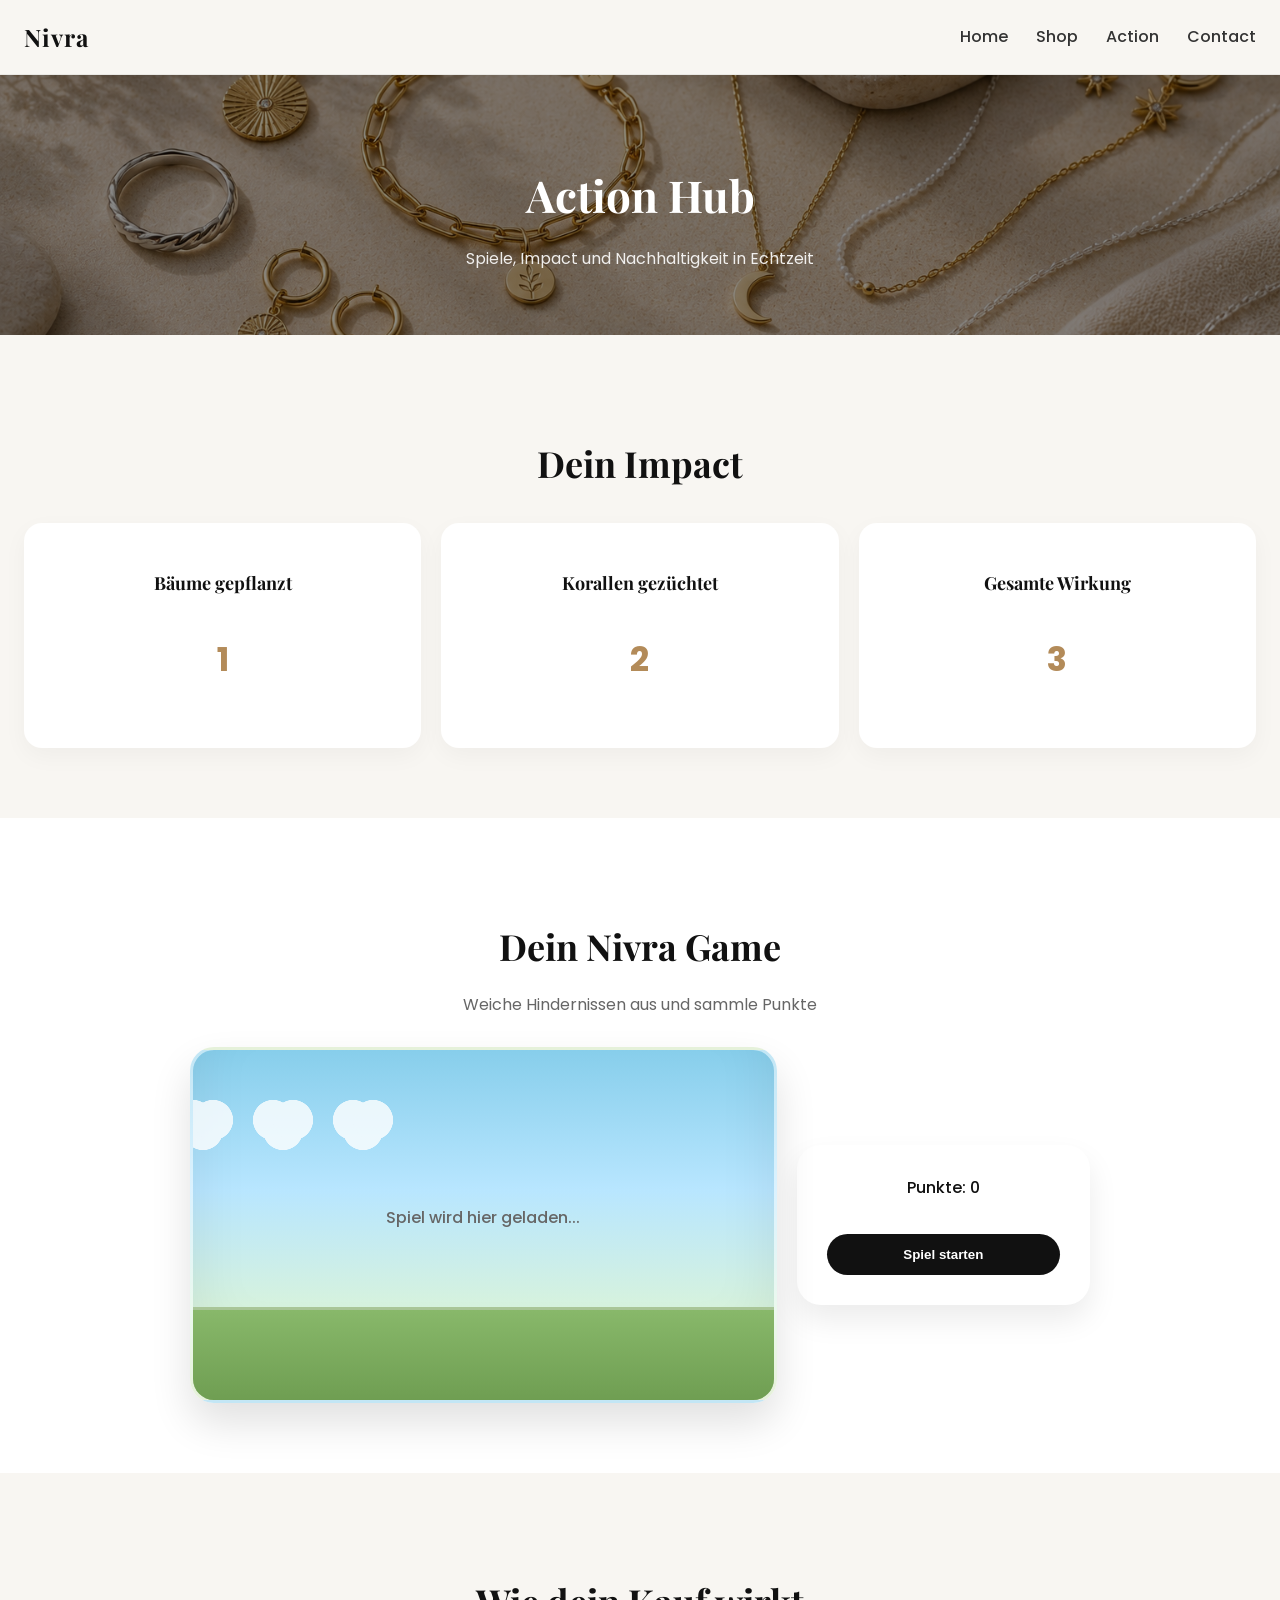
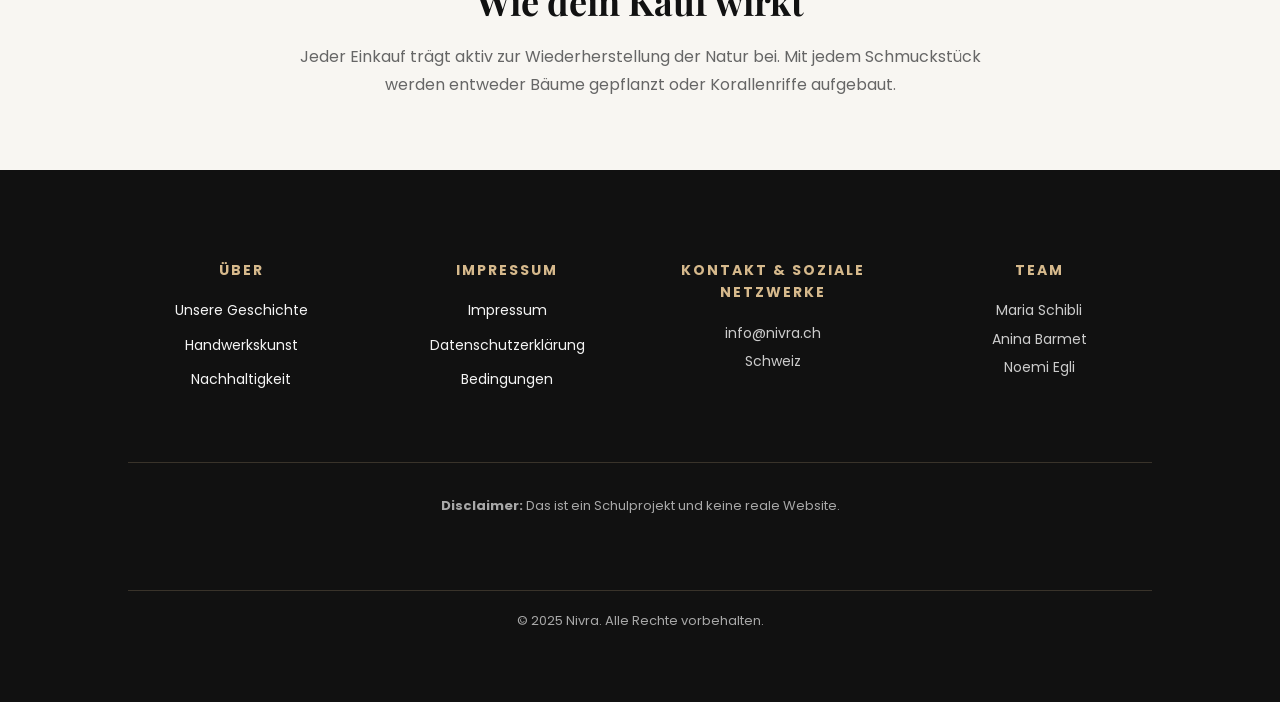
==== commit daa700cb: "Update action.html" ====
--- a/action.html
+++ b/action.html
@@ -22,7 +22,7 @@
 
   <nav class="nav" id="nav">
     <a href="index.html">Home</a>
-    <a href="shop.html">Shop</a>
+    <a href="shop.php">Shop</a>
     <a href="action.html">Action</a>
     <a href="contact.html">Contact</a>
   </nav>
@@ -104,7 +104,7 @@
 
   <div class="footer-col">
     <h4>Kontakt & Soziale Netzwerke</h4>
-    <p>info@smartbin.ch</p>
+    <p>info@nivra.ch</p>
     <p>Schweiz</p>
   </div>
 
--- a/style.css
+++ b/style.css
@@ -366,7 +366,8 @@
 }
 
 .contact-form input,
-.contact-form textarea {
+.contact-form textarea,
+.contact-form select {
   width: 100%;
   padding: 14px;
   border-radius: 12px;
@@ -375,11 +376,12 @@
   background: white;
   font-family: inherit;
   transition: border 0.3s ease;
-  box-sizing: border-box; /* Padding wird in die Breite eingerechnet */
+  box-sizing: border-box;
 }
 
 .contact-form input:focus,
-.contact-form textarea:focus {
+.contact-form textarea:focus,
+.contact-form select:focus {
   outline: none;
   border-color: #b38b59;
 }
@@ -396,13 +398,15 @@
 }
 
 .contact-form input.invalid,
-.contact-form textarea.invalid {
+.contact-form textarea.invalid,
+.contact-form select.invalid{
   border: 2px solid #b00020;
   background: #fff5f5;
 }
 
 .contact-form input.valid,
-.contact-form textarea.valid {
+.contact-form textarea.valid,
+.contact-form select.invalid{
   border: 2px solid #3c8c5a;
 }
 
